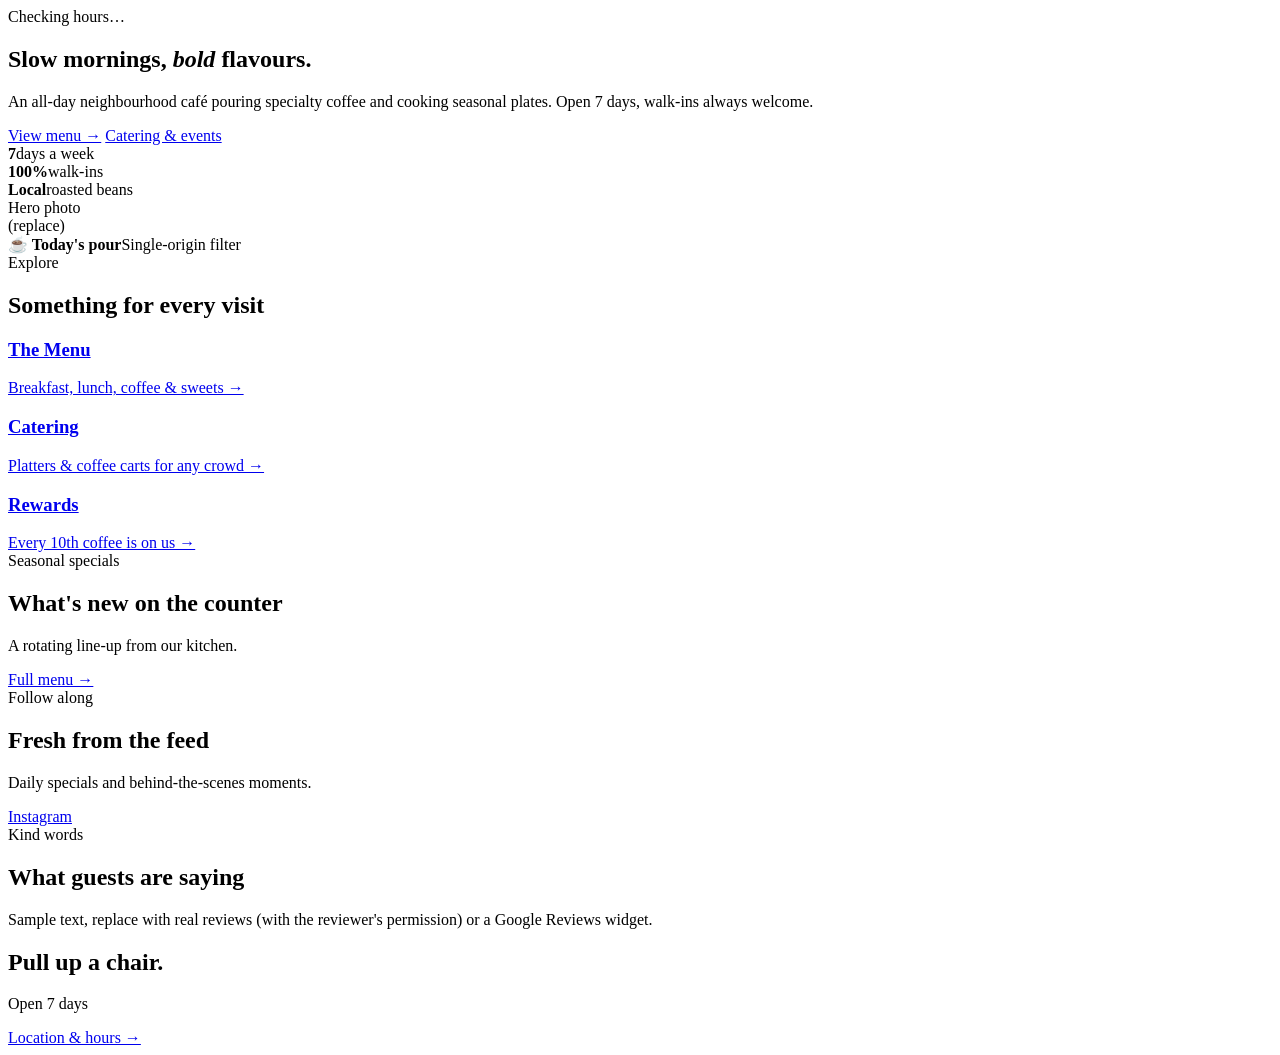
==== index.html @ 9e25d7b8 "Add files via upload" ====
<!DOCTYPE html>
<html lang="en">
<head>
<meta charset="UTF-8">
<meta name="viewport" content="width=device-width, initial-scale=1.0">
<title>Lantern House · Café</title>
<meta name="description" content="Neighbourhood café for specialty coffee and all-day plates. Open 7 days, walk-ins welcome.">
<link rel="preconnect" href="https://fonts.googleapis.com">
<link rel="preconnect" href="https://fonts.gstatic.com" crossorigin>
<link href="https://fonts.googleapis.com/css2?family=Fraunces:opsz,wght@9..144,500;9..144,700&family=Inter:wght@400;500;600&display=swap" rel="stylesheet">
<link rel="stylesheet" href="assets/css/styles.css">
<noscript><style>.loader{display:none}.reveal{opacity:1;transform:none}body.is-loading{overflow:auto}</style></noscript>
</head>
<body data-page="home" class="is-loading">
<div class="loader" id="loader"></div>
<div id="site-header"></div>

<main>
  <!-- HERO -->
  <section class="hero">
    <div class="wrap hero-grid">
      <div class="reveal">
        <span class="status" data-status><span class="dot"></span><span class="status-text">Checking hours…</span></span>
        <h1>Slow mornings, <em>bold</em> flavours.</h1>
        <p class="lead">An all-day neighbourhood café pouring specialty coffee and cooking seasonal plates. Open 7 days, walk-ins always welcome.</p>
        <div class="hero-cta">
          <a href="menu.html" class="btn btn-primary">View menu →</a>
          <a href="catering.html" class="btn btn-ghost">Catering &amp; events</a>
        </div>
        <div class="hero-stats">
          <div><strong>7</strong><span>days a week</span></div>
          <div><strong>100%</strong><span>walk-ins</span></div>
          <div><strong>Local</strong><span>roasted beans</span></div>
        </div>
      </div>
      <div class="hero-media reveal">
        <!-- REPLACE: <img src="assets/img/hero.jpg" alt="Describe the photo" style="width:100%;height:100%;object-fit:cover"> -->
        <div class="ph ph-1">Hero photo<br>(replace)</div>
        <div class="hero-badge"><b>☕ Today's pour</b>Single-origin filter</div>
      </div>
    </div>
  </section>

  <!-- EXPLORE -->
  <section class="tinted">
    <div class="wrap">
      <div class="section-head reveal">
        <span class="eyebrow">Explore</span>
        <h2>Something for every visit</h2>
      </div>
      <div class="tiles">
        <a class="tile reveal" href="menu.html"><div class="ph ph-3"></div><div class="tile-body"><h3>The Menu</h3><span>Breakfast, lunch, coffee &amp; sweets →</span></div></a>
        <a class="tile reveal" href="catering.html"><div class="ph ph-2"></div><div class="tile-body"><h3>Catering</h3><span>Platters &amp; coffee carts for any crowd →</span></div></a>
        <a class="tile reveal" href="rewards.html"><div class="ph ph-4"></div><div class="tile-body"><h3>Rewards</h3><span>Every 10th coffee is on us →</span></div></a>
      </div>
    </div>
  </section>

  <!-- SPECIALS -->
  <section>
    <div class="wrap">
      <div class="split-head reveal">
        <div class="section-head">
          <span class="eyebrow">Seasonal specials</span>
          <h2>What's new on the counter</h2>
          <p>A rotating line-up from our kitchen.</p>
        </div>
        <a href="menu.html" class="btn btn-ghost">Full menu →</a>
      </div>
      <div class="cards" id="specialsGrid"></div>
    </div>
  </section>

  <!-- SOCIAL -->
  <section class="tinted">
    <div class="wrap">
      <div class="split-head reveal">
        <div class="section-head">
          <span class="eyebrow">Follow along</span>
          <h2>Fresh from the feed</h2>
          <p>Daily specials and behind-the-scenes moments.</p>
        </div>
        <a href="#" class="btn btn-ghost" data-insta target="_blank" rel="noopener">Instagram</a>
      </div>
      <!-- For a live Instagram feed, replace this grid with an embed widget (e.g. Behold, Elfsight or SnapWidget). -->
      <div class="social-grid" id="socialGrid"></div>
    </div>
  </section>

  <!-- REVIEWS -->
  <section>
    <div class="wrap">
      <div class="section-head center reveal">
        <span class="eyebrow">Kind words</span>
        <h2>What guests are saying</h2>
      </div>
      <div class="review-slider reveal"><div class="review-track" id="reviewTrack"></div></div>
      <div class="slider-dots" id="reviewDots"></div>
      <p class="placeholder-note">Sample text, replace with real reviews (with the reviewer's permission) or a Google Reviews widget.</p>
    </div>
  </section>

  <!-- VISIT BAND -->
  <section style="padding-top:0">
    <div class="wrap">
      <div class="band reveal">
        <div>
          <h2>Pull up a chair.</h2>
          <p id="todayHours">Open 7 days</p>
        </div>
        <a href="contact.html" class="btn btn-primary">Location &amp; hours →</a>
      </div>
    </div>
  </section>
</main>

<div id="site-footer"></div>
<script src="assets/js/config.js"></script>
<script src="assets/js/main.js"></script>
</body>
</html>
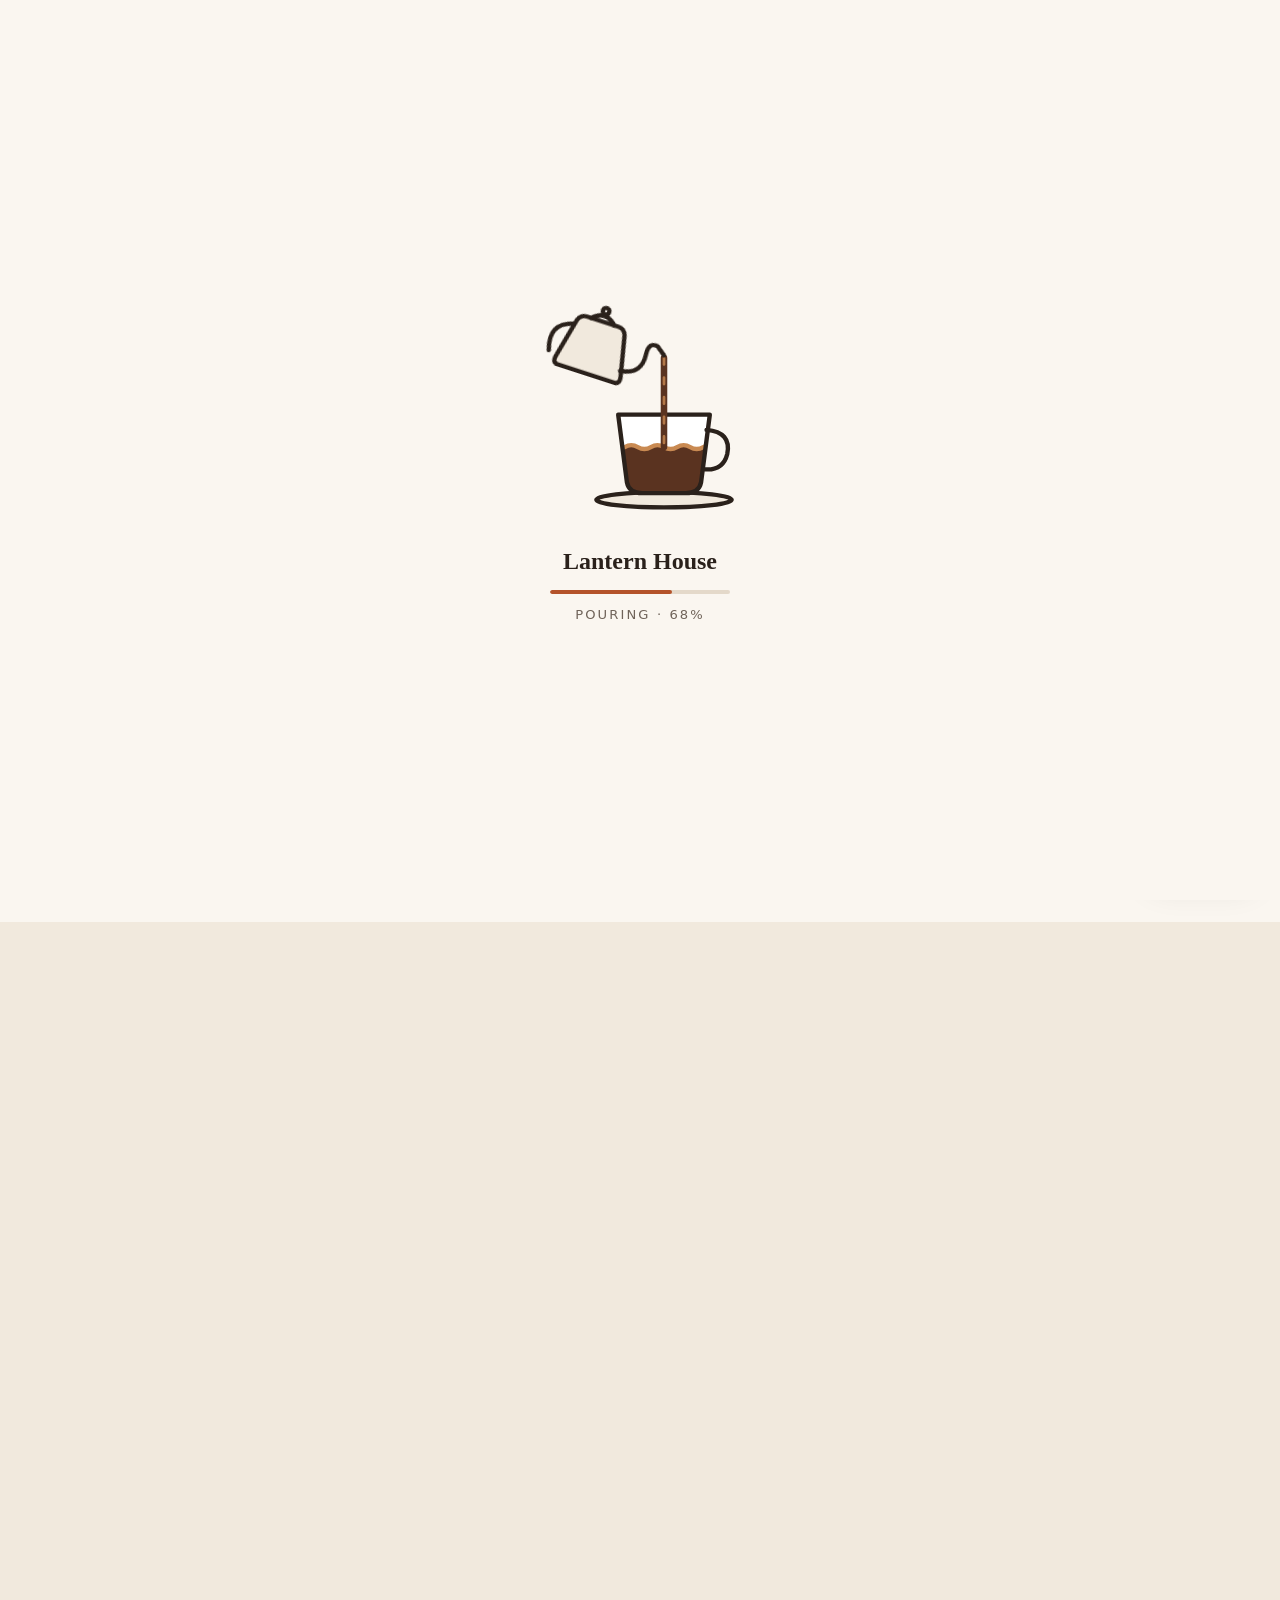
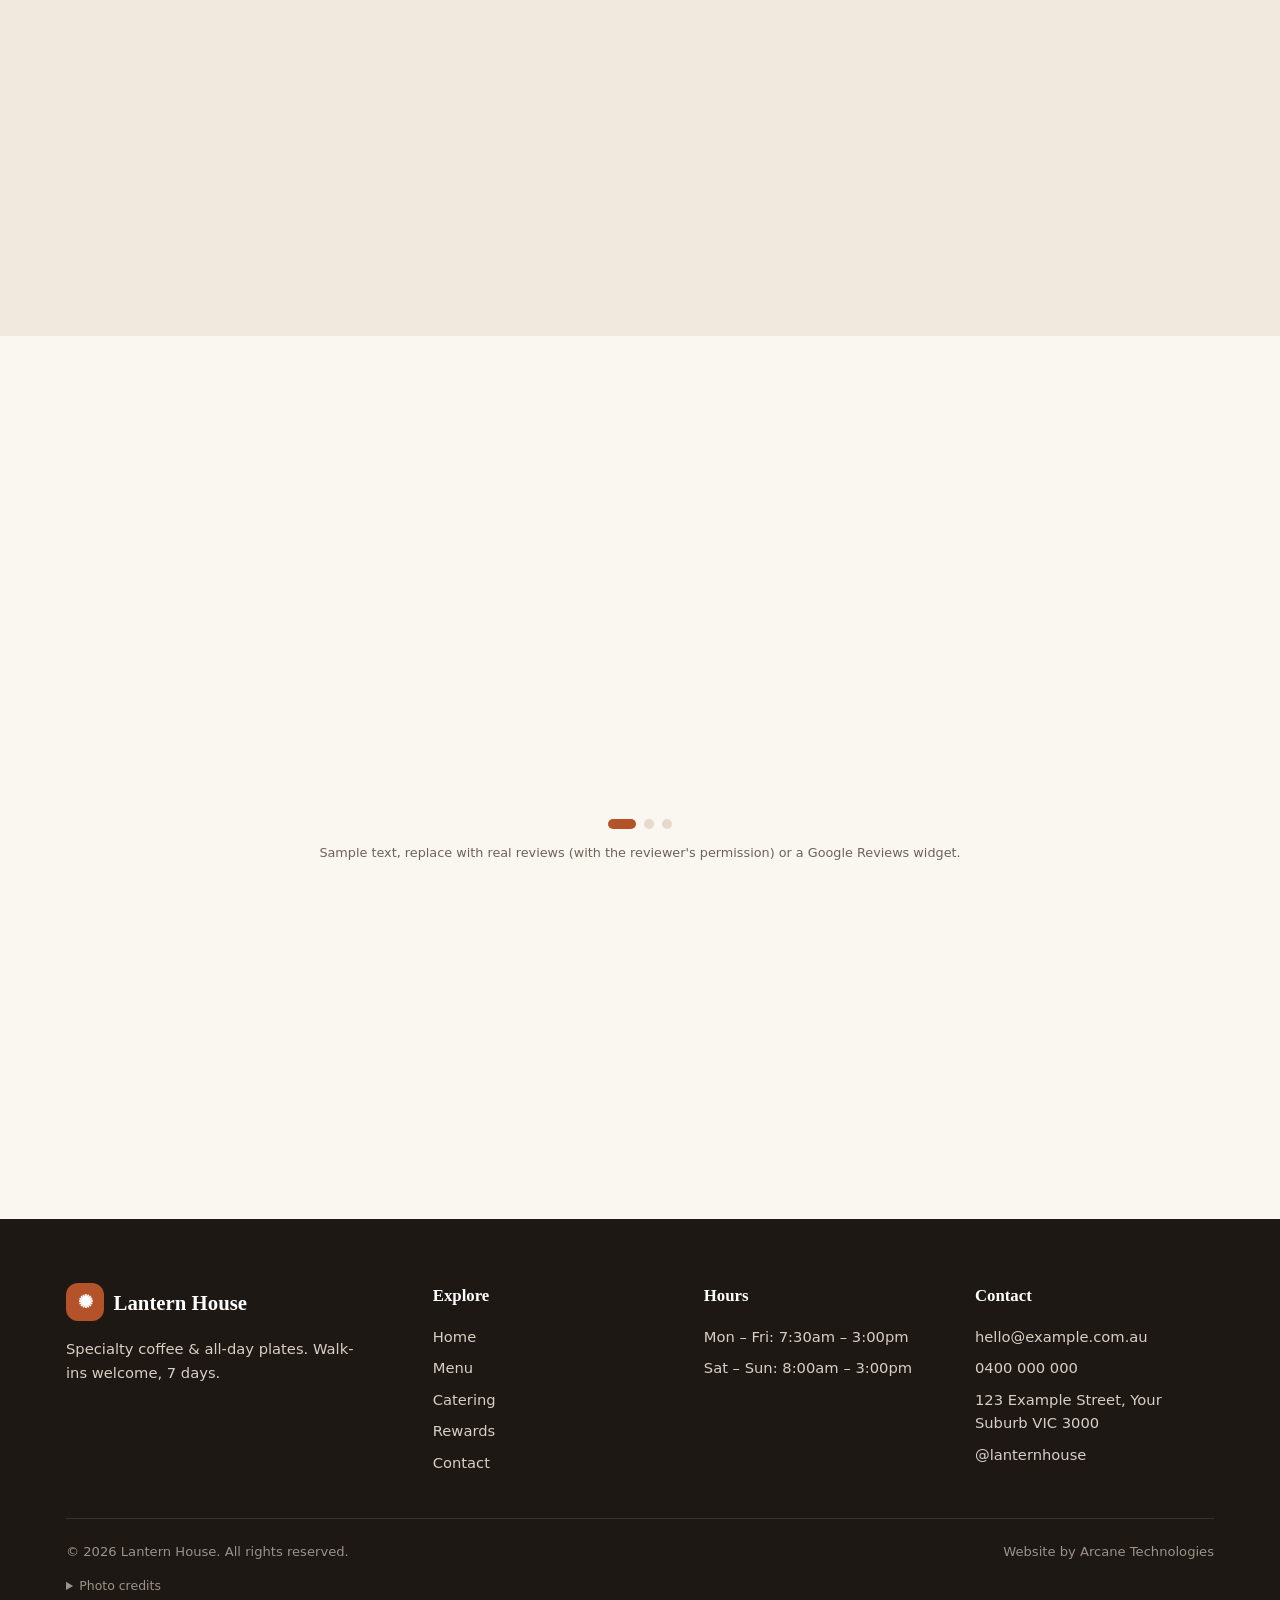
==== commit 778b4cc7: "Add files via upload" ====
--- a/index.html
+++ b/index.html
@@ -34,8 +34,8 @@
         </div>
       </div>
       <div class="hero-media reveal">
-        <!-- REPLACE: <img src="assets/img/hero.jpg" alt="Describe the photo" style="width:100%;height:100%;object-fit:cover"> -->
-        <div class="ph ph-1">Hero photo<br>(replace)</div>
+        <!-- Photo is set in assets/js/config.js (PAGE_PHOTOS.homeHero) -->
+        <div class="ph ph-1" style="position:absolute;inset:0" data-photo="homeHero" data-w="700" data-alt="Latte with ground coffee and coffee beans on a table"></div>
         <div class="hero-badge"><b>☕ Today's pour</b>Single-origin filter</div>
       </div>
     </div>
@@ -49,9 +49,9 @@
         <h2>Something for every visit</h2>
       </div>
       <div class="tiles">
-        <a class="tile reveal" href="menu.html"><div class="ph ph-3"></div><div class="tile-body"><h3>The Menu</h3><span>Breakfast, lunch, coffee &amp; sweets →</span></div></a>
-        <a class="tile reveal" href="catering.html"><div class="ph ph-2"></div><div class="tile-body"><h3>Catering</h3><span>Platters &amp; coffee carts for any crowd →</span></div></a>
-        <a class="tile reveal" href="rewards.html"><div class="ph ph-4"></div><div class="tile-body"><h3>Rewards</h3><span>Every 10th coffee is on us →</span></div></a>
+        <a class="tile reveal" href="menu.html"><div class="ph ph-3" data-photo="tileMenu" data-w="420" data-alt="Pancakes with blueberries and banana"></div><div class="tile-body"><h3>The Menu</h3><span>Breakfast, lunch, coffee &amp; sweets →</span></div></a>
+        <a class="tile reveal" href="catering.html"><div class="ph ph-2" data-photo="tileCatering" data-w="420" data-alt="Grazing table with cheese and fruit"></div><div class="tile-body"><h3>Catering</h3><span>Platters &amp; coffee carts for any crowd →</span></div></a>
+        <a class="tile reveal" href="rewards.html"><div class="ph ph-4" data-photo="tileRewards" data-w="420" data-alt="Latte with heart latte art"></div><div class="tile-body"><h3>Rewards</h3><span>Every 10th coffee is on us →</span></div></a>
       </div>
     </div>
   </section>
--- a/assets/css/styles.css
+++ b/assets/css/styles.css
@@ -0,0 +1,351 @@
+/* ============================================================
+   Lantern House — shared stylesheet
+   Colours live in the :root tokens below (light + dark).
+   ============================================================ */
+:root{
+  --bg:#faf6f0; --surface:#ffffff; --surface-2:#f1e9dd;
+  --text:#2a211b; --muted:#6f6359; --line:#e4d9ca;
+  --brand:#b4532a; --brand-ink:#ffffff; --accent:#2f5d50;
+  --coffee:#5a3320; --crema:#c98a52;
+  --radius:18px; --shadow:0 10px 30px rgba(42,33,27,.08);
+  --max:1180px;
+}
+@media (prefers-color-scheme: dark){
+  :root:not([data-theme="light"]){
+    --bg:#16120f; --surface:#211b17; --surface-2:#2a231e;
+    --text:#f3ece4; --muted:#b5a89b; --line:#3a312a;
+    --brand:#e07a4b; --brand-ink:#1a120d; --accent:#7fb7a5;
+    --shadow:0 10px 30px rgba(0,0,0,.35);
+  }
+}
+:root[data-theme="dark"]{
+  --bg:#16120f; --surface:#211b17; --surface-2:#2a231e;
+  --text:#f3ece4; --muted:#b5a89b; --line:#3a312a;
+  --brand:#e07a4b; --brand-ink:#1a120d; --accent:#7fb7a5;
+  --shadow:0 10px 30px rgba(0,0,0,.35);
+}
+*{box-sizing:border-box;margin:0;padding:0}
+html{scroll-behavior:smooth}
+body{background:var(--bg);color:var(--text);font:16px/1.6 Inter,system-ui,sans-serif;transition:background .3s,color .3s,opacity .25s;overflow-x:hidden}
+body.is-loading{overflow:hidden}
+body.page-leave{opacity:0}
+img{max-width:100%;display:block}
+a{color:inherit;text-decoration:none}
+h1,h2,h3{font-family:Fraunces,Georgia,serif;line-height:1.15;font-weight:700}
+.wrap{max-width:var(--max);margin:0 auto;padding:0 16px}
+section{padding:88px 0}
+.eyebrow{font-size:.78rem;letter-spacing:.18em;text-transform:uppercase;color:var(--brand);font-weight:600}
+.section-head{max-width:620px;margin-bottom:40px}
+.section-head.center{text-align:center;margin-inline:auto}
+.section-head h2{font-size:clamp(1.9rem,4vw,2.8rem);margin:.35rem 0 .6rem}
+.section-head p{color:var(--muted)}
+.btn{display:inline-flex;align-items:center;gap:.5rem;padding:.85rem 1.4rem;border-radius:999px;font-weight:600;border:2px solid transparent;transition:transform .2s,background .2s,border-color .2s;cursor:pointer;font-size:.95rem;font-family:inherit}
+.btn:hover{transform:translateY(-2px)}
+.btn-primary{background:var(--brand);color:var(--brand-ink)}
+.btn-ghost{border-color:currentColor;background:none;color:inherit}
+
+/* ============================================================
+   LOADING SCREEN — coffee pour
+   ============================================================ */
+.loader{position:fixed;inset:0;z-index:999;background:var(--bg);display:grid;place-items:center;transition:opacity .6s ease,transform .7s cubic-bezier(.7,0,.2,1)}
+.loader.is-hidden{opacity:0;transform:translateY(-100%)}
+.loader-inner{display:flex;flex-direction:column;align-items:center;gap:.6rem;padding:16px;text-align:center}
+.loader .pour-svg{width:min(240px,62vw);height:auto;overflow:visible}
+.loader .stroke{fill:none;stroke:var(--text);stroke-width:4;stroke-linecap:round;stroke-linejoin:round}
+.loader .kettle-body{fill:var(--surface-2)}
+.loader .cup-fill{fill:var(--surface)}
+.loader .saucer{fill:var(--surface-2);stroke:var(--text);stroke-width:4}
+.loader .coffee{fill:var(--coffee)}
+.loader .crema{fill:var(--crema);opacity:.9}
+.loader .stream{stroke:var(--coffee);stroke-width:6;stroke-linecap:round;fill:none}
+.loader .stream-flow{stroke:var(--crema);stroke-width:2.5;stroke-linecap:round;stroke-dasharray:6 12;fill:none;animation:flow .45s linear infinite;opacity:.8}
+.loader .wave{animation:wave 1.4s linear infinite}
+.loader .kettle{transform-box:view-box;transform-origin:70px 64px;animation:tilt .35s ease-out both}
+.loader .steam path{fill:none;stroke:var(--muted);stroke-width:3;stroke-linecap:round;opacity:0}
+.loader.is-done .steam path{animation:steam 1.6s ease-out infinite}
+.loader.is-done .steam path:nth-child(2){animation-delay:.25s}
+.loader.is-done .steam path:nth-child(3){animation-delay:.5s}
+.loader.is-done .kettle{animation:untilt .5s ease-in forwards}
+.loader-brand{font-family:Fraunces,serif;font-weight:700;font-size:1.5rem;margin-top:.4rem}
+.loader-status{font-size:.82rem;letter-spacing:.16em;text-transform:uppercase;color:var(--muted);font-variant-numeric:tabular-nums}
+.loader-bar{width:180px;height:4px;border-radius:999px;background:var(--line);overflow:hidden}
+.loader-bar span{display:block;height:100%;width:0;background:var(--brand);border-radius:inherit}
+/* ---------- Loader B: bouncing, orbiting coffee bean (inner pages) ---------- */
+.bean-stage{position:relative;width:160px;height:160px}
+.bean-ring{position:absolute;inset:0;width:100%;height:100%}
+.bean-ring circle{fill:none;stroke:var(--line);stroke-width:2;stroke-dasharray:3 7;animation:ringSpin 12s linear infinite reverse;transform-origin:80px 80px}
+.bean-center{position:absolute;inset:0;display:grid;place-items:center}
+.bean-center .logo-mark{width:46px;height:46px;font-size:1.3rem;animation:pulse 1.2s ease-in-out infinite}
+.bean-orbit{position:absolute;inset:0;animation:orbit 1.8s linear infinite}
+.bean-arm{position:absolute;left:50%;top:50%;width:0;height:0;transform:translateY(-56px)}
+.bean-hop{position:absolute;left:-15px;top:-20px;width:30px;height:40px;transform-origin:50% 100%;animation:hop .45s cubic-bezier(.4,0,.6,1) infinite}
+.bean{width:100%;height:100%;overflow:visible;animation:tumble .9s linear infinite}
+.bean ellipse{fill:var(--coffee);stroke:var(--text);stroke-width:2.5}
+.bean path{fill:none;stroke:var(--crema);stroke-width:3;stroke-linecap:round}
+.loader--bean .loader-status .dots i{font-style:normal;animation:dot 1.2s infinite}
+.loader--bean .loader-status .dots i:nth-child(2){animation-delay:.2s}
+.loader--bean .loader-status .dots i:nth-child(3){animation-delay:.4s}
+@keyframes orbit{to{transform:rotate(360deg)}}
+@keyframes ringSpin{to{transform:rotate(360deg)}}
+@keyframes hop{
+  0%,100%{transform:translateY(0) scale(1.18,.82)}   /* squash on landing */
+  15%{transform:translateY(-4px) scale(.92,1.1)}     /* stretch on take-off */
+  50%{transform:translateY(-22px) scale(1,1)}        /* top of the bounce */
+  85%{transform:translateY(-4px) scale(.94,1.08)}
+}
+@keyframes tumble{to{transform:rotate(360deg)}}
+@keyframes pulse{50%{transform:scale(.9)}}
+@keyframes dot{0%,60%,100%{opacity:.2}30%{opacity:1}}
+@media (prefers-reduced-motion:reduce){
+  .bean-orbit,.bean-hop,.bean,.bean-ring circle,.bean-center .logo-mark,.loader--bean .loader-status .dots i{animation:none}
+}
+
+@keyframes flow{to{stroke-dashoffset:-18}}
+@keyframes wave{to{transform:translateX(-24px)}}
+@keyframes tilt{from{transform:rotate(0)}to{transform:rotate(18deg)}}
+@keyframes untilt{from{transform:rotate(18deg)}to{transform:rotate(0)}}
+/* Failsafe: if the script never runs, the loader gets out of the way */
+.loader:empty{animation:loaderFailsafe 0s 4s forwards}
+@keyframes loaderFailsafe{to{opacity:0;visibility:hidden}}
+@keyframes steam{0%{opacity:0;transform:translateY(8px)}35%{opacity:.7}100%{opacity:0;transform:translateY(-18px)}}
+@media (prefers-reduced-motion:reduce){
+  .loader .stream-flow,.loader .wave,.loader .kettle,.loader.is-done .steam path{animation:none}
+}
+
+/* ---------- Announcement ticker ---------- */
+.ticker{background:var(--accent);color:#fff;overflow:hidden;white-space:nowrap;font-size:.8rem;letter-spacing:.12em;text-transform:uppercase;font-weight:600}
+.ticker-track{display:inline-flex;gap:3rem;padding:.55rem 0;animation:tick 28s linear infinite}
+.ticker-track span::after{content:"✦";margin-left:3rem;opacity:.6}
+@keyframes tick{to{transform:translateX(-50%)}}
+@media (prefers-reduced-motion:reduce){.ticker-track{animation:none}}
+
+/* ---------- Header ---------- */
+.site-header{position:sticky;top:0;z-index:50;background:color-mix(in srgb,var(--bg) 88%,transparent);backdrop-filter:blur(10px);border-bottom:1px solid var(--line)}
+.nav{display:flex;align-items:center;justify-content:space-between;height:70px;gap:1rem}
+.logo{display:flex;align-items:center;gap:.6rem;font-family:Fraunces,serif;font-weight:700;font-size:1.3rem}
+.logo-mark{width:38px;height:38px;border-radius:12px;background:var(--brand);color:var(--brand-ink);display:grid;place-items:center;font-size:1.1rem}
+.nav-links{display:flex;gap:1.6rem;list-style:none;font-weight:500;font-size:.95rem}
+.nav-links a{position:relative;padding:.2rem 0}
+.nav-links a::after{content:"";position:absolute;left:0;bottom:-4px;height:2px;width:0;background:var(--brand);transition:width .25s}
+.nav-links a:hover::after,.nav-links a[aria-current="page"]::after{width:100%}
+.nav-links a[aria-current="page"]{color:var(--brand)}
+.nav-actions{display:flex;align-items:center;gap:.5rem}
+.icon-btn{width:42px;height:42px;border-radius:50%;border:1px solid var(--line);background:var(--surface);color:var(--text);display:grid;place-items:center;cursor:pointer;font-size:1.05rem}
+.menu-toggle{display:none}
+.mobile-menu{display:none;flex-direction:column;padding:8px 16px 20px;border-top:1px solid var(--line)}
+.mobile-menu a{padding:.8rem 0;border-bottom:1px solid var(--line);font-weight:500}
+.mobile-menu a[aria-current="page"]{color:var(--brand)}
+.mobile-menu.open{display:flex}
+@media (max-width:900px){
+  .nav-links,.nav-actions .btn{display:none}
+  .menu-toggle{display:grid}
+}
+
+/* ---------- Page hero (inner pages) ---------- */
+.page-hero{padding:72px 0 56px;background:var(--surface-2);border-bottom:1px solid var(--line)}
+.page-hero h1{font-size:clamp(2.3rem,5.5vw,3.8rem);margin:.5rem 0 .8rem}
+.page-hero p{color:var(--muted);max-width:560px;font-size:1.08rem}
+.crumbs{font-size:.85rem;color:var(--muted)}
+.page-hero-grid{display:grid;grid-template-columns:minmax(0,1.15fr) minmax(0,.85fr);gap:40px;align-items:center}
+.page-hero-media{aspect-ratio:4/3;border-radius:24px;box-shadow:var(--shadow)}
+@media (max-width:800px){.page-hero-grid{grid-template-columns:1fr;gap:28px}.page-hero-media{aspect-ratio:16/9}}
+.crumbs a:hover{color:var(--brand)}
+
+/* ---------- Home hero ---------- */
+.hero{padding:72px 0 88px}
+.hero-grid{display:grid;grid-template-columns:1.05fr .95fr;gap:48px;align-items:center}
+.status{display:inline-flex;align-items:center;gap:.5rem;background:var(--surface);border:1px solid var(--line);padding:.4rem .9rem;border-radius:999px;font-size:.85rem;font-weight:500}
+.dot{width:9px;height:9px;border-radius:50%;background:#9a9a9a}
+.dot.open{background:#2fa36b;box-shadow:0 0 0 4px rgba(47,163,107,.18)}
+.hero h1{font-size:clamp(2.6rem,6.5vw,4.6rem);margin:1.1rem 0}
+.hero h1 em{font-style:italic;color:var(--brand)}
+.hero p.lead{font-size:1.12rem;color:var(--muted);max-width:480px;margin-bottom:1.8rem}
+.hero-cta{display:flex;flex-wrap:wrap;gap:.8rem}
+.hero-stats{display:flex;gap:2rem;margin-top:2.4rem;flex-wrap:wrap}
+.hero-stats strong{display:block;font-family:Fraunces,serif;font-size:1.6rem}
+.hero-stats span{color:var(--muted);font-size:.85rem}
+.hero-media{position:relative;aspect-ratio:4/5;border-radius:28px;overflow:hidden;box-shadow:var(--shadow)}
+.hero-badge{position:absolute;left:16px;bottom:24px;background:var(--surface);border:1px solid var(--line);padding:.9rem 1.1rem;border-radius:16px;box-shadow:var(--shadow);font-size:.88rem}
+.hero-badge b{display:block;font-family:Fraunces,serif;font-size:1.05rem}
+@media (max-width:900px){.hero-grid{grid-template-columns:1fr}.hero-media{aspect-ratio:4/3}}
+
+/* Photo placeholders: swap .ph for <img src="..."> when you have real photos */
+.ph{width:100%;height:100%;display:grid;place-items:center;color:rgba(255,255,255,.92);font-weight:600;text-align:center;font-size:.9rem;letter-spacing:.04em}
+.ph{position:relative;overflow:hidden}
+.ph img{position:absolute;inset:0;width:100%;height:100%;object-fit:cover;opacity:0;transition:opacity .6s ease}
+.ph img.loaded{opacity:1}
+.ph-1{background:radial-gradient(circle at 30% 30%,#e9a46f,#9c4423 60%,#4a1f10)}
+.ph-2{background:radial-gradient(circle at 70% 20%,#9fd1b8,#2f5d50 65%,#17312a)}
+.ph-3{background:radial-gradient(circle at 40% 70%,#f1d08a,#c27b2e 60%,#6b3c12)}
+.ph-4{background:radial-gradient(circle at 60% 40%,#d8a7a0,#8f4b4b 60%,#3f1e1e)}
+.ph-5{background:radial-gradient(circle at 20% 80%,#b9c6e8,#4a5a8c 60%,#1f2744)}
+.ph-6{background:radial-gradient(circle at 80% 70%,#e8d5b9,#9c7a52 60%,#43321f)}
+
+/* ---------- Explore tiles (home) ---------- */
+.tiles{display:grid;grid-template-columns:repeat(3,minmax(0,1fr));gap:22px}
+.tile{position:relative;border-radius:24px;overflow:hidden;aspect-ratio:4/5;display:block}
+.tile .ph{position:absolute;inset:0;transition:transform .5s}
+.tile:hover .ph{transform:scale(1.05)}
+.tile-body{position:absolute;inset:auto 0 0 0;padding:24px;color:#fff;background:linear-gradient(transparent,rgba(0,0,0,.65))}
+.tile-body h3{font-size:1.6rem}
+.tile-body span{font-size:.9rem;opacity:.9}
+@media (max-width:800px){.tiles{grid-template-columns:1fr}.tile{aspect-ratio:16/10}}
+
+/* ---------- Cards ---------- */
+.tinted{background:var(--surface-2)}
+.cards{display:grid;grid-template-columns:repeat(3,minmax(0,1fr));gap:22px}
+.card{background:var(--surface);border:1px solid var(--line);border-radius:var(--radius);overflow:hidden;transition:transform .25s,box-shadow .25s}
+.card:hover{transform:translateY(-4px);box-shadow:var(--shadow)}
+.card-media{aspect-ratio:4/3}
+.card-body{padding:1.3rem 1.4rem 1.5rem}
+.card-body h3{font-size:1.3rem;margin-bottom:.3rem}
+.card-body p{color:var(--muted);font-size:.93rem}
+.card-foot{display:flex;justify-content:space-between;align-items:center;margin-top:1rem}
+.price{font-family:Fraunces,serif;font-weight:700;font-size:1.15rem;color:var(--brand)}
+.tag{font-size:.72rem;font-weight:600;text-transform:uppercase;letter-spacing:.08em;background:var(--surface-2);padding:.3rem .65rem;border-radius:999px}
+@media (max-width:900px){.cards{grid-template-columns:1fr 1fr}}
+@media (max-width:600px){.cards{grid-template-columns:1fr}}
+
+/* ---------- Menu page ---------- */
+.menu-tools{display:flex;flex-wrap:wrap;gap:12px;justify-content:space-between;align-items:center;margin-bottom:28px}
+.tabs{display:flex;flex-wrap:wrap;gap:8px}
+.tab,.chip{border:1px solid var(--line);background:var(--surface);color:var(--text);padding:.55rem 1rem;border-radius:999px;font:500 .9rem Inter,sans-serif;cursor:pointer;transition:background .2s,color .2s,border-color .2s}
+.tab[aria-selected="true"]{background:var(--text);color:var(--bg);border-color:var(--text)}
+.chip[aria-pressed="true"]{background:var(--accent);color:#fff;border-color:var(--accent)}
+.diet-filters{display:flex;gap:8px;align-items:center;flex-wrap:wrap;font-size:.85rem;color:var(--muted)}
+.search{border:1px solid var(--line);background:var(--surface);color:var(--text);padding:.6rem 1rem;border-radius:999px;font:inherit;min-width:220px}
+.menu-panel h2{font-size:2rem}
+.menu-note{color:var(--muted);margin:.3rem 0 1.4rem}
+.menu-list{display:grid;grid-template-columns:1fr 1fr;gap:4px 48px}
+.menu-item{padding:1rem 0;border-bottom:1px dashed var(--line)}
+.menu-item.has-thumb{display:grid;grid-template-columns:76px 1fr;gap:16px;align-items:center}
+.menu-thumb{width:76px;height:76px;border-radius:16px}
+.menu-body{min-width:0}
+.menu-item-top{display:flex;align-items:baseline;gap:.6rem}
+.menu-item-top h3{font-size:1.12rem}
+.menu-item-top .leader{flex:1;border-bottom:1px dotted var(--line);transform:translateY(-4px)}
+.menu-item p{color:var(--muted);font-size:.9rem}
+.diet{display:inline-flex;gap:4px;margin-left:.3rem}
+.diet span{font-size:.65rem;font-weight:700;border:1px solid var(--accent);color:var(--accent);border-radius:6px;padding:0 .3rem;line-height:1.5}
+.menu-empty{color:var(--muted);padding:2rem 0;display:none}
+.menu-key{margin-top:28px;font-size:.85rem;color:var(--muted)}
+@media (max-width:800px){.menu-list{grid-template-columns:1fr}.search{width:100%}}
+
+/* ---------- Catering / packages ---------- */
+.packages{display:grid;grid-template-columns:repeat(3,minmax(0,1fr));gap:22px;align-items:stretch}
+.package{background:var(--surface);border:1px solid var(--line);border-radius:24px;padding:30px;display:flex;flex-direction:column;position:relative}
+.package.featured{border:2px solid var(--brand);box-shadow:var(--shadow)}
+.package .badge{position:absolute;top:-13px;left:30px;background:var(--brand);color:var(--brand-ink);font-size:.72rem;font-weight:700;letter-spacing:.08em;text-transform:uppercase;padding:.3rem .8rem;border-radius:999px}
+.package-media{width:100%;min-width:0;aspect-ratio:16/10;border-radius:16px;margin-bottom:1.2rem}
+.package h3{font-size:1.5rem}
+.package .price{font-size:1.3rem;margin:.4rem 0 .1rem}
+.package .serves{color:var(--muted);font-size:.85rem}
+.package ul{list-style:none;margin:1.2rem 0 1.6rem;display:grid;gap:.55rem;flex:1}
+.package li::before{content:"✓";color:var(--accent);font-weight:700;margin-right:.55rem}
+@media (max-width:900px){.packages{grid-template-columns:1fr}}
+.steps{display:grid;grid-template-columns:repeat(3,1fr);gap:22px;counter-reset:step}
+.step{background:var(--surface);border:1px solid var(--line);border-radius:20px;padding:26px}
+.step::before{counter-increment:step;content:counter(step);display:grid;place-items:center;width:40px;height:40px;border-radius:50%;background:var(--brand);color:var(--brand-ink);font-weight:700;margin-bottom:1rem}
+.step h3{font-size:1.2rem;margin-bottom:.3rem}
+.step p{color:var(--muted);font-size:.93rem}
+@media (max-width:800px){.steps{grid-template-columns:1fr}}
+
+/* ---------- Forms ---------- */
+.form-card{background:var(--surface);border:1px solid var(--line);border-radius:24px;padding:32px}
+.form-grid{display:grid;grid-template-columns:1fr 1fr;gap:16px}
+.field{display:flex;flex-direction:column;gap:.35rem}
+.field.full{grid-column:1/-1}
+.field label{font-size:.85rem;font-weight:600}
+.field input,.field select,.field textarea{border:1px solid var(--line);background:var(--bg);color:var(--text);padding:.75rem .9rem;border-radius:12px;font:inherit}
+.field input:focus,.field select:focus,.field textarea:focus{outline:2px solid var(--brand);outline-offset:1px}
+.field textarea{min-height:120px;resize:vertical}
+.form-msg{margin-top:1rem;font-weight:600;display:none}
+.form-msg.show{display:block}
+@media (max-width:600px){.form-grid{grid-template-columns:1fr}.form-card{padding:22px}}
+
+/* ---------- Social grid ---------- */
+.social-grid{display:grid;grid-template-columns:repeat(3,1fr);gap:14px}
+.social-tile{position:relative;aspect-ratio:1;border-radius:16px;overflow:hidden}
+.social-tile .overlay{position:absolute;inset:0;background:linear-gradient(transparent 45%,rgba(0,0,0,.7));opacity:0;transition:opacity .25s;display:flex;align-items:flex-end;padding:1rem;color:#fff;font-size:.88rem}
+.social-tile:hover .overlay,.social-tile:focus .overlay{opacity:1}
+.split-head{display:flex;justify-content:space-between;align-items:flex-end;flex-wrap:wrap;gap:1rem;margin-bottom:32px}
+.split-head .section-head{margin-bottom:0}
+@media (max-width:600px){.social-grid{grid-template-columns:1fr 1fr}}
+
+/* ---------- Rewards ---------- */
+.two-col{display:grid;grid-template-columns:1fr 1fr;gap:48px;align-items:center}
+.perks{display:grid;grid-template-columns:1fr 1fr;gap:14px;margin:1.6rem 0}
+.perk{background:var(--surface);border:1px solid var(--line);border-radius:16px;padding:1.1rem}
+.perk .ico{font-size:1.5rem}
+.perk b{display:block;margin-top:.4rem}
+.perk span{color:var(--muted);font-size:.85rem}
+.stamp-card{background:var(--surface);border:1px solid var(--line);border-radius:24px;padding:28px;box-shadow:var(--shadow)}
+.stamp-card h3{font-size:1.4rem}
+.stamp-card p{color:var(--muted);font-size:.9rem}
+.stamps{display:grid;grid-template-columns:repeat(5,1fr);gap:12px;margin-top:1.4rem}
+.stamp{aspect-ratio:1;border-radius:50%;border:2px dashed var(--line);display:grid;place-items:center;font-size:1.2rem;cursor:pointer;transition:background .2s,border-color .2s;background:none;color:var(--text)}
+.stamp.on{background:var(--brand);border-color:var(--brand);color:var(--brand-ink)}
+.stamp.free{border-style:solid;border-color:var(--accent);color:var(--accent);font-size:.7rem;font-weight:700;cursor:default}
+.stamp-msg{margin-top:1rem;font-weight:600;color:var(--text)!important}
+.faq{max-width:760px;margin:0 auto;display:grid;gap:12px}
+.faq details{background:var(--surface);border:1px solid var(--line);border-radius:16px;padding:1.1rem 1.3rem}
+.faq summary{cursor:pointer;font-weight:600;list-style:none;display:flex;justify-content:space-between;gap:1rem}
+.faq summary::-webkit-details-marker{display:none}
+.faq summary::after{content:"+";font-size:1.3rem;line-height:1;color:var(--brand);transition:transform .2s}
+.faq details[open] summary::after{transform:rotate(45deg)}
+.faq details p{color:var(--muted);margin-top:.7rem}
+@media (max-width:900px){.two-col{grid-template-columns:1fr}}
+
+/* ---------- Reviews ---------- */
+.review-slider{position:relative;overflow:hidden}
+.review-track{display:flex;transition:transform .5s ease}
+.review{flex:0 0 100%;padding:0 4px}
+.review-inner{background:var(--surface);border:1px solid var(--line);border-radius:24px;padding:40px;max-width:760px;margin:0 auto;text-align:center}
+.stars{color:#e6a23c;letter-spacing:.2em;font-size:1.1rem}
+.review blockquote{font-family:Fraunces,serif;font-size:clamp(1.15rem,2.4vw,1.5rem);margin:1rem 0 1.2rem}
+.review cite{font-style:normal;color:var(--muted);font-size:.9rem}
+.slider-dots{display:flex;justify-content:center;gap:8px;margin-top:24px}
+.slider-dots button{width:10px;height:10px;border-radius:50%;border:0;background:var(--line);cursor:pointer;transition:width .3s}
+.slider-dots button.active{background:var(--brand);width:28px;border-radius:999px}
+.placeholder-note{text-align:center;color:var(--muted);font-size:.8rem;margin-top:14px}
+
+/* ---------- CTA band ---------- */
+.band{border-radius:28px;background:var(--accent);color:#fff;padding:52px;display:flex;justify-content:space-between;align-items:center;gap:24px;flex-wrap:wrap;position:relative;overflow:hidden}
+.band::before{content:"";position:absolute;width:340px;height:340px;border-radius:50%;background:rgba(255,255,255,.07);right:-80px;top:-140px}
+.band h2{font-size:clamp(1.7rem,3.5vw,2.4rem)}
+.band p{opacity:.88;margin-top:.4rem}
+.band .btn-primary{background:#fff;color:var(--accent);position:relative}
+@media (max-width:700px){.band{padding:34px 24px}}
+
+/* ---------- Location ---------- */
+.loc-grid{display:grid;grid-template-columns:1fr 1.2fr;gap:28px}
+.loc-card{background:var(--surface);border:1px solid var(--line);border-radius:24px;padding:32px}
+.loc-card h3{font-size:1.5rem;margin-bottom:.4rem}
+.hours{list-style:none;margin:1.4rem 0}
+.hours li{display:flex;justify-content:space-between;padding:.65rem 0;border-bottom:1px dashed var(--line)}
+.hours li.today{font-weight:600;color:var(--brand)}
+.map{border-radius:24px;overflow:hidden;border:1px solid var(--line);min-height:380px}
+.map iframe{width:100%;height:100%;min-height:380px;border:0}
+@media (max-width:900px){.loc-grid{grid-template-columns:1fr}}
+
+/* ---------- Footer ---------- */
+.site-footer{background:#1d1814;color:#d8cec4;padding:64px 0 28px}
+.foot-grid{display:grid;grid-template-columns:1.4fr 1fr 1fr 1fr;gap:32px}
+.site-footer h4{font-family:Fraunces,serif;color:#fff;margin-bottom:.9rem;font-size:1.05rem}
+.site-footer ul{list-style:none;display:grid;gap:.5rem;font-size:.92rem}
+.site-footer a:hover{color:#fff}
+.foot-bottom{border-top:1px solid #3a312a;margin-top:44px;padding-top:22px;display:flex;justify-content:space-between;flex-wrap:wrap;gap:.6rem;font-size:.82rem;color:#9e9186}
+.credits{margin-top:14px;font-size:.78rem;color:#9e9186}
+.credits summary{cursor:pointer;width:max-content}
+.credits p{margin-top:.5rem;line-height:1.7}
+.credits a{text-decoration:underline;text-underline-offset:2px}
+@media (max-width:800px){.foot-grid{grid-template-columns:1fr 1fr}}
+@media (max-width:500px){.foot-grid{grid-template-columns:1fr}}
+
+/* ---------- Floating message button ---------- */
+.chat-fab{position:fixed;right:18px;bottom:18px;z-index:60;background:var(--brand);color:var(--brand-ink);border-radius:999px;padding:.85rem 1.2rem;font-weight:600;box-shadow:var(--shadow);display:flex;gap:.5rem;align-items:center;font-size:.92rem}
+
+/* ---------- Scroll reveal ---------- */
+.reveal{opacity:0;transform:translateY(24px);transition:opacity .7s,transform .7s}
+.reveal.in{opacity:1;transform:none}
+@media (prefers-reduced-motion:reduce){.reveal{opacity:1;transform:none}}
